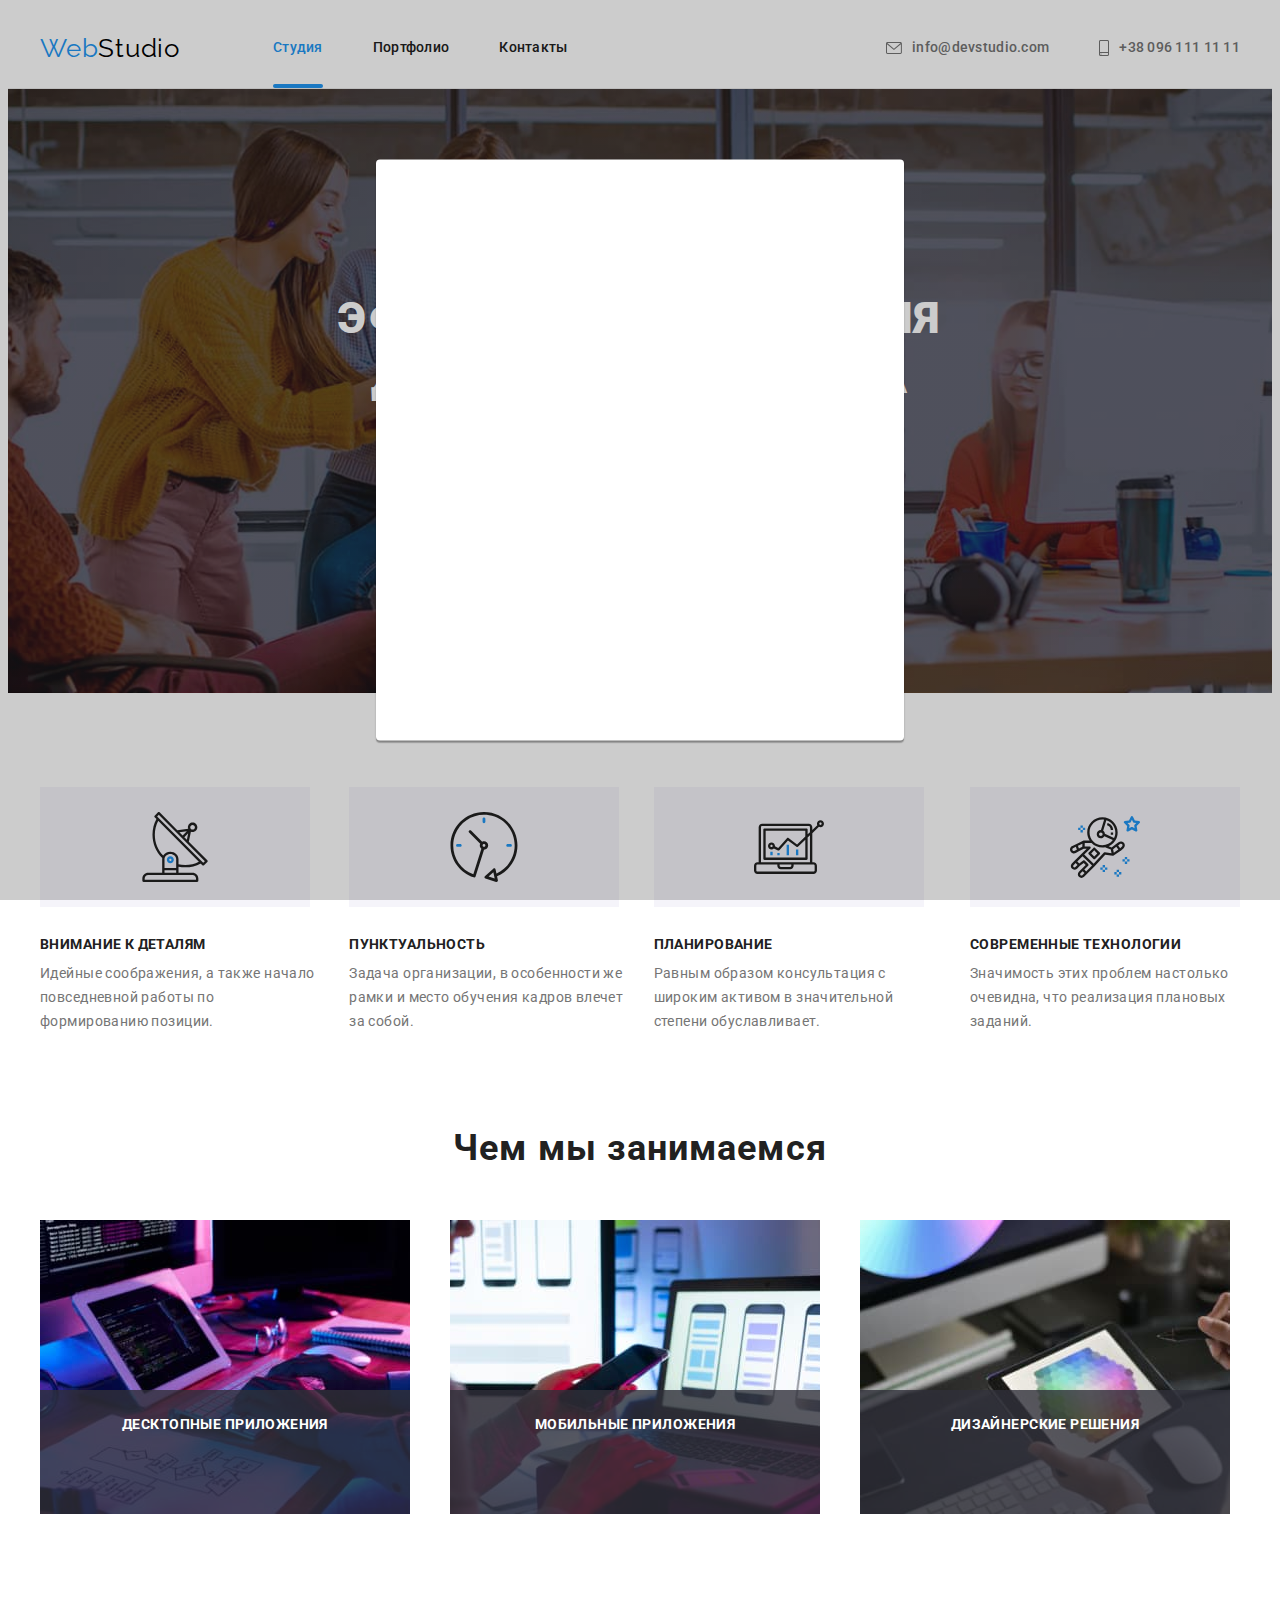
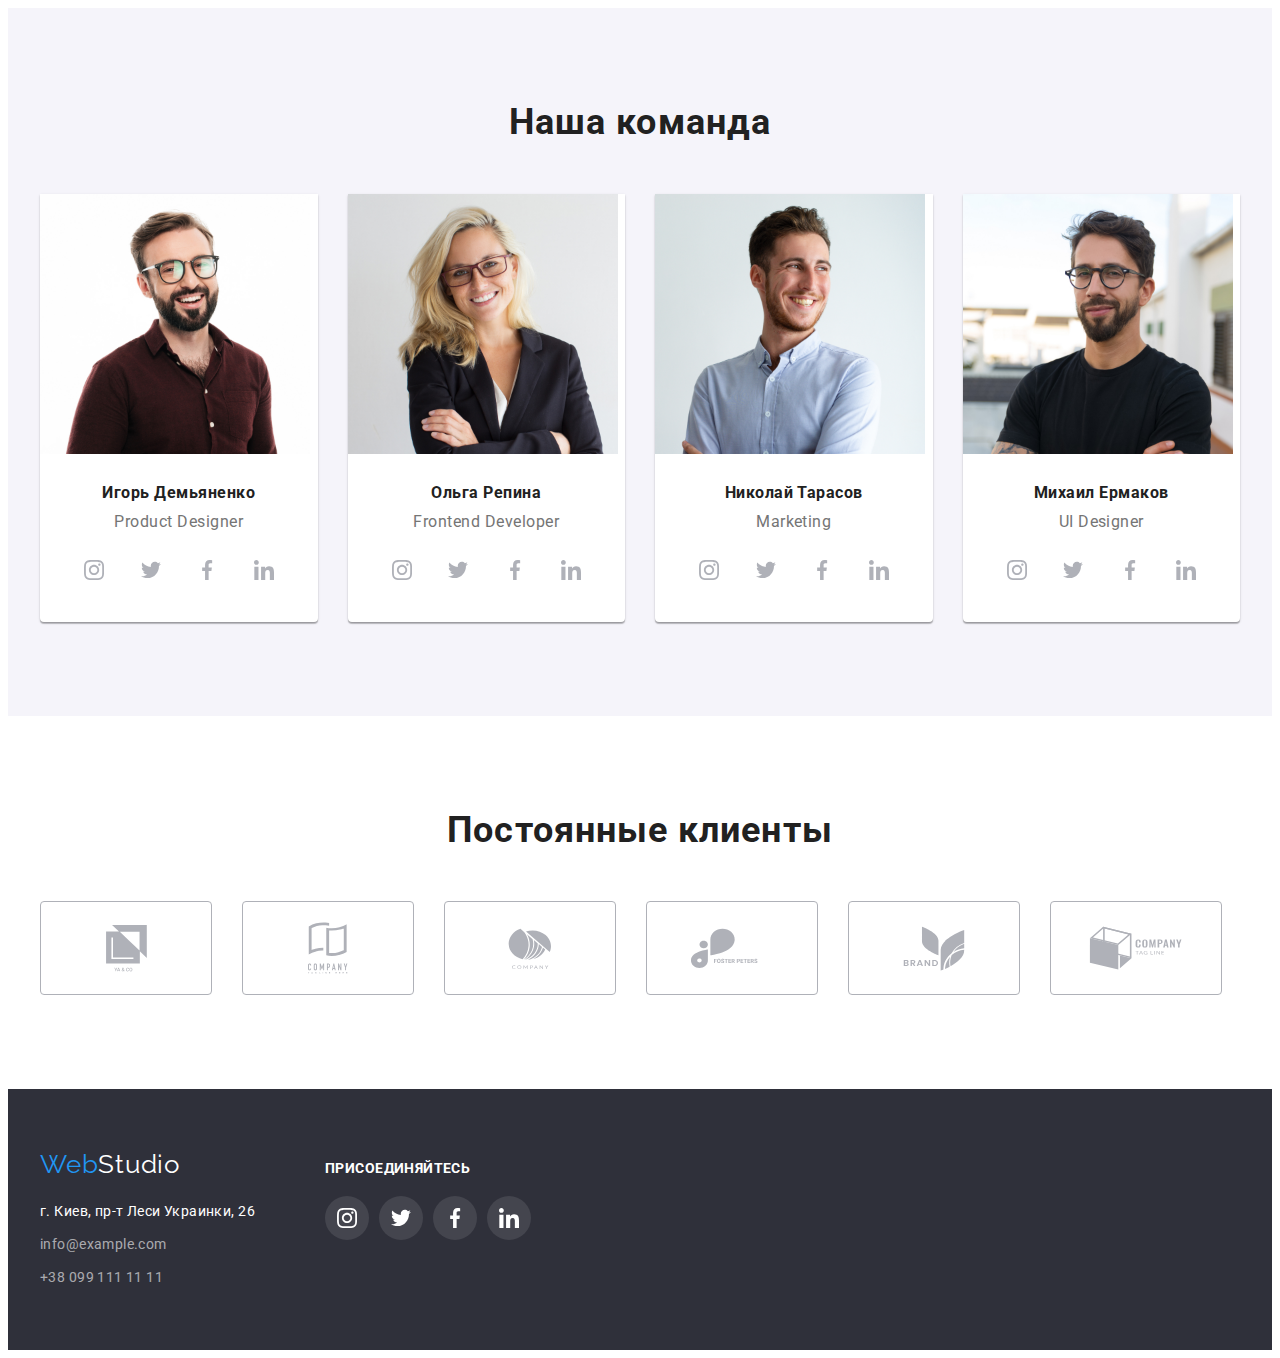
==== index.html @ 7c5d5a89 "HW-5 створення" ====
<!DOCTYPE html>
<html lang="ru">
    <head>
        <meta charset="UTF-8">
        <meta http-equiv="X-UA-Compatible" content="IE=edge">
        <meta name="viewport" content="width=device-width, initial-scale=1.0">
        <title>Studio</title>
        <link rel="preconnect" href="https://fonts.gstatic.com">
        <link href="https://fonts.googleapis.com/css2?family=Raleway:wght@700&family=Roboto:wght@400;500;700;900&display=swap"
            rel="stylesheet">
        <link rel="stylesheet" href="https://cdnjs.cloudflare.com/ajax/libs/modern-normalize/1.0.0/modern-normalize.min.css"
            integrity="sha512-ISS7cAi1PEhQ8jnbJpJZMd29NlhNj4AWYyLOSp2CE/CsHxTCu+r+t0D2yoJudVrd0/8fTVPUVDzY5Tvli75u/g=="
            crossorigin="anonymous" />
        <link rel="stylesheet" href="./css/style.css" />
    </head>
    <body>
    <!--Navigation-->
        <header class="header">
            <div class="container header-container">
                <nav class="navigation">
                    <a class="link-logo" href="">Web<span class="link-logo-black">Studio</span></a>
                    <ul class="list-navigation">
                        <li class="list-navigation-item"><a class="link studio-link" href="./index.html">Студия</a></li>
                        <li class="list-navigation-item"><a class="link" href="./portfolio.html">Портфолио</a></li>
                        <li class="list-navigation-item"><a class="link" href="">Контакты</a></li>
                    </ul>
                </nav>
                <ul class="list-navigation">
                    <li class="list-navigation-item mail">
                        <a href="mailto:info@devstudio.com" class="link-contact">
                            <svg class="icon-envelope" width="16" height="12">
                                <use href="./images/icons.svg#icon-envelope"></use>
                            </svg>
                        info@devstudio.com</a>
                    </li>
                    <li class="list-navigation-item smartphone">

                        <a href="tel:+380961111111" class="link-contact">
                            <svg class="icon-smartphone" width="10" height="16">
                                <use href="./images/icons.svg#icon-smartphone"></use>
                            </svg>
                        +38 096 111 11 11</a>
                    </li>
                </ul>
            </div>
        </header>

        <!--Main-->
        <main>
            <!--Section main-->
            <section class="section-main section">
                <div class="container">
                    <h1 class="hero-title ">Эффективные решения <br> для вашего бизнеса</h1>
                    <button class="btn" type="button">Заказать услугу</button>
                </div>
            </section>

            <!--Section features-->
            <section class="section-features">
                <div class="container">
                    <h2 class="visually-hidden">Особенности</h2>
                    <ul class="specifics">
                        <li class="section-features-item specifics-list">
                            <div class="icon-features">
                                <svg class="icon-antenna" width="70" height="70">
                                    <use href="./images/icons.svg#icon-antenna"></use>
                                </svg>
                            </div>
                            <h3 class="section-features-title">Внимание к деталям</h3>
                            <p class="section-features-paragraf">Идейные соображения, а также начало повседневной работы по формированию позиции.</p>
                        </li>
                        <li class="section-features-item specifics-list">
                            <div class="icon-features">
                                <svg class="icon-clock" width="70" height="70">
                                    <use href="./images/icons.svg#icon-clock"></use>
                                </svg>
                            </div>
                            <h3 class="section-features-title">Пунктуальность</h3>
                            <p class="section-features-paragraf">Задача организации, в особенности же рамки и место обучения кадров влечет за собой.</p>
                        </li>
                        <li class="section-features-item specifics-list">
                            <div class="icon-features">
                                <svg class="icon-diagram" width="70" height="70">
                                    <use href="./images/icons.svg#icon-diagram"></use>
                                </svg>
                            </div>
                            <h3 class="section-features-title">Планирование</h3>
                            <p class="section-features-paragraf">Равным образом консультация с широким активом в значительной степени обуславливает.</p>
                        </li>
                        <li class="section-features-item specifics-list">
                            <div class="icon-features">
                                <svg class="icon-astronaut" width="70" height="70">
                                    <use href="./images/icons.svg#icon-astronaut"></use>
                                </svg>
                            </div>
                            <h3 class="section-features-title">Современные технологии</h3>
                            <p class="section-features-paragraf">Значимость этих проблем настолько очевидна, что реализация плановых заданий.</p>
                        </li>
                    </ul>
                </div>
            </section>

            <!--Section work-->
            <section class="section-work section">
                <div class="container">
                    <h2 class="title">Чем мы занимаемся</h2>
                    <ul class="master">
                        <li class="section-work-item">
                            <img src="./images/box1.jpg" alt="Планшет" width="370">
                            <p class="section-work-item-paragraf">Десктопные приложения</p>
                        </li>
                        <li class="section-work-item">
                            <img src="./images/box2.jpg" alt="Телефон" width="370">
                            <p class="section-work-item-paragraf">Мобильные приложения</p>
                        </li>
                        <li class="section-work-item">
                            <img src="./images/box3.jpg" alt="Палитра цветов на планшете" width="370">
                            <p class="section-work-item-paragraf">Дизайнерские решения</p>
                        </li>
                    </ul>
                </div>
            </section>

            <!--Team-->
            <section class="section-team section">
                <div class="container">
                    <h2 class="title">Наша команда</h2>
                    <ul class="master">
                        <li class="section-team-item">
                            <img src="./images/img1.jpg" alt="Учасник1" width="270">
                            <div class="master-item">
                                <h3 class="section-team-title">Игорь Демьяненко</h3>
                                <p class="section-team-paragraf" lang="en">Product Designer</p>
                                <ul class="social-list">
                                    <li>
                                        <a href="" class="social-list-link">
                                            <svg class="social-list-icon">
                                                <use href="./images/icons.svg#icon-instagram"></use>
                                            </svg>
                                        </a>
                                    </li>
                                    <li>
                                        <a href="" class="social-list-link">
                                            <svg class="social-list-icon">
                                                <use href="./images/icons.svg#icon-twitter"></use>
                                            </svg>
                                        </a>
                                    </li>
                                    <li>
                                        <a href="" class="social-list-link">
                                            <svg class="social-list-icon">
                                                <use href="./images/icons.svg#icon-facebook"></use>
                                            </svg>
                                        </a>
                                    </li>
                                    <li>
                                        <a href="" class="social-list-link">
                                            <svg class="social-list-icon">
                                                <use href="./images/icons.svg#icon-linkedin"></use>
                                            </svg>
                                        </a>
                                    </li>
                                </ul>
                            </div>
                        </li>
                        <li class="section-team-item">
                            <img src="./images/img2.jpg" alt="Учасник2" width="270">
                            <div class="master-item">
                                <h3 class="section-team-title">Ольга Репина</h3>
                                <p class="section-team-paragraf" lang="en">Frontend Developer</p>
                                <ul class="social-list">
                                    <li>
                                        <a href="" class="social-list-link">
                                            <svg class="social-list-icon">
                                                <use href="./images/icons.svg#icon-instagram"></use>
                                            </svg>
                                        </a>
                                    </li>
                                    <li>
                                        <a href="" class="social-list-link">
                                            <svg class="social-list-icon">
                                                <use href="./images/icons.svg#icon-twitter"></use>
                                            </svg>
                                        </a>
                                    </li>
                                    <li>
                                        <a href="" class="social-list-link">
                                            <svg class="social-list-icon">
                                                <use href="./images/icons.svg#icon-facebook"></use>
                                            </svg>
                                        </a>
                                    </li>
                                    <li>
                                        <a href="" class="social-list-link">
                                            <svg class="social-list-icon">
                                                <use href="./images/icons.svg#icon-linkedin"></use>
                                            </svg>
                                        </a>
                                    </li>
                                </ul>
                            </div>
                        </li>
                        <li class="section-team-item">
                            <img src="./images/img3.jpg" alt="Учасник3" width="270">
                            <div class="master-item">
                                <h3 class="section-team-title">Николай Тарасов</h3>
                                <p class="section-team-paragraf" lang="en">Marketing</p>
                                <ul class="social-list">
                                    <li>
                                        <a href="" class="social-list-link">
                                            <svg class="social-list-icon">
                                                <use href="./images/icons.svg#icon-instagram"></use>
                                            </svg>
                                        </a>
                                    </li>
                                    <li>
                                        <a href="" class="social-list-link">
                                            <svg class="social-list-icon">
                                                <use href="./images/icons.svg#icon-twitter"></use>
                                            </svg>
                                        </a>
                                    </li>
                                    <li>
                                        <a href="" class="social-list-link">
                                            <svg class="social-list-icon">
                                                <use href="./images/icons.svg#icon-facebook"></use>
                                            </svg>
                                        </a>
                                    </li>
                                    <li>
                                        <a href="" class="social-list-link">
                                            <svg class="social-list-icon">
                                                <use href="./images/icons.svg#icon-linkedin"></use>
                                            </svg>
                                        </a>
                                    </li>
                                </ul>
                            </div>
                        </li>
                        <li class="section-team-item">
                            <img src="./images/img4.jpg" alt="Учасник4" width="270">
                            <div class="master-item">
                                <h3 class="section-team-title">Михаил Ермаков</h3>
                                <p class="section-team-paragraf" lang="en">UI Designer</p>
                                <ul class="social-list">
                                    <li>
                                        <a href="" class="social-list-link">
                                            <svg class="social-list-icon">
                                                <use href="./images/icons.svg#icon-instagram"></use>
                                            </svg>
                                        </a>
                                    </li>
                                    <li>
                                        <a href="" class="social-list-link">
                                            <svg class="social-list-icon">
                                                <use href="./images/icons.svg#icon-twitter"></use>
                                            </svg>
                                        </a>
                                    </li>
                                    <li>
                                        <a href="" class="social-list-link">
                                            <svg class="social-list-icon">
                                                <use href="./images/icons.svg#icon-facebook"></use>
                                            </svg>
                                        </a>
                                    </li>
                                    <li>
                                        <a href="" class="social-list-link">
                                            <svg class="social-list-icon">
                                                <use href="./images/icons.svg#icon-linkedin"></use>
                                            </svg>
                                        </a>
                                    </li>
                                </ul>
                            </div>
                        </li>
                    </ul>
                </div>
            </section>

            <!--Clients-->
            <section class="section-clients section">
                <div class="container">
                    <h2 class="title">Постоянные клиенты</h2>
                    <ul class="clients">
                        <li class="client-list">
                            <a href="" class="client-link">
                                <svg class="client-item" width="41" height="46.7">
                                    <use href="./images/icons.svg#icon-company1"></use>
                                </svg>
                            </a>
                        </li>
                        <li class="client-list">
                            <a href="" class="client-link">
                                <svg class="client-item" width="40" height="52">
                                    <use href="./images/icons.svg#icon-company2"></use>
                                </svg>
                            </a>
                        </li>
                        <li class="client-list">
                            <a href="" class="client-link">
                                <svg class="client-item" width="43.46" height="41.18">
                                    <use href="./images/icons.svg#icon-company3"></use>
                                </svg>
                            </a>
                        </li>
                        <li class="client-list">
                            <a href="" class="client-link">
                                <svg class="client-item" width="84.44" height="40.62">
                                    <use href="./images/icons.svg#icon-company4"></use>
                                </svg>
                            </a>
                        </li>
                        <li class="client-list">
                            <a href="" class="client-link">
                                <svg class="client-item" width="62.54" height="45.43">
                                    <use href="./images/icons.svg#icon-company5"></use>
                                </svg>
                            </a>
                        </li>
                        <li class="client-list">
                            <a href="" class="client-link">
                                <svg class="client-item" width="93.79" height="43.93">
                                    <use href="./images/icons.svg#icon-company6"></use>
                                </svg>
                            </a>
                        </li>
                    </ul>
                </div>
            </section>
        </main>
        
        <!--Footer-->
        <footer class="footer">
            <div class="container footer-container">
                <div>
                    <a class="link-logo logofoot" href="">Web<span class="link-logo-white">Studio</span></a>
                    <address>
                        <ul>
                            <li class="footer-address-item location"><p class="country">г. Киев, пр-т Леси Украинки, 26</p></li>
                            <li class="footer-address-item email"><a class="footer-address" href="mailto:info@example.com">info@example.com</a></li>
                            <li class="footer-address-item"><a class="footer-address" href="tel:+380991111111">+38 099 111 11 11</a></li>
                        </ul>
                    </address>
                </div>
                <div class="footer-social-container">
                    <h2 class="footter-title">Присоединяйтесь</h2>
                    <ul class="footer-social-list">
                        <li class="link-social">
                            <a href="" class="footer-social-list-link">
                                <svg class="footer-social-list-icon">
                                    <use href="./images/icons.svg#icon-instagram"></use>
                                </svg>
                            </a>
                        </li>
                        <li class="link-social">
                            <a href="" class="footer-social-list-link">
                                <svg class="footer-social-list-icon">
                                    <use href="./images/icons.svg#icon-twitter"></use>
                                </svg>
                            </a>
                        </li>
                        <li class="link-social">
                            <a href="" class="footer-social-list-link">
                                <svg class="footer-social-list-icon">
                                    <use href="./images/icons.svg#icon-facebook"></use>
                                </svg>
                            </a>
                        </li>
                        <li class="link-social">
                            <a href="" class="footer-social-list-link">
                                <svg class="footer-social-list-icon">
                                    <use href="./images/icons.svg#icon-linkedin"></use>
                                </svg>
                            </a>
                        </li>
                    </ul>
                </div>
            </div>
        </footer>

        <!--Backdrop-->
        <div class="backdrop">
            <div class="modal"></div>
        </div>
    </body>
</html>
---- css/style.css ----
:root {
  --accent-color: #2196f3;
  --logo-color: #000000;
  --head-color: #212121;
  --title-color: #757575;
  --background: #2f303a;
  --hero-color: #ffffff;
  --contact-color: rgba(255, 255, 255, 0.6);
  --footer-social-icon: rgba(255, 255, 255, 0.1);
  --color-banner: rgba(47, 48, 58, 0.4);
  --btn-color: #f5f4fa;
  --product-color: #eeeeee;
  --border-color: #ececec;
  --bg-color: #c4c4c4;
  --social-icon-color: #afb1b8;
  --btn-color-portfolio: 0px 3px 1px rgba(0, 0, 0, 0.1), 0px 1px 2px rgba(0, 0, 0, 0.08),
    0px 2px 2px rgba(0, 0, 0, 0.12);
  --portfolio-product-color: 0px 1px 1px rgba(0, 0, 0, 0.12), 0px 4px 4px rgba(0, 0, 0, 0.06),
    1px 4px 6px rgba(0, 0, 0, 0.16);
  --portfolio-overlay-color: rgba(33, 150, 243, 0.9);
  --section-work-item-paragraf-color: rgba(47, 48, 58, 0.8);
  --backdrop-color: rgba(0, 0, 0, 0.2);
  --modal-color: 0px 1px 3px rgba(0, 0, 0, 0.12), 0px 1px 1px rgba(0, 0, 0, 0.14),
    0px 2px 1px rgba(0, 0, 0, 0.2);
}

h1,
h2,
h3,
h4,
h5,
h6,
p {
  margin-top: 0;
  margin-bottom: 0;
}

ul,
ol {
  margin-top: 0;
  margin-bottom: 0;
  padding-left: 0;
}

img {
  display: block;
}

body {
  font-family: 'Roboto', sans-serif;
  color: var(--title-color);
}

li {
  list-style-type: none;
}

.section {
  padding-top: 94px;
  padding-bottom: 94px;
}
.container {
  width: 1200px;
  padding-right: 15px;
  padding-left: 15px;
  margin: 0 auto;
}
.header-container {
  display: flex;
  align-items: center;
  justify-content: space-between;
}
.navigation {
  display: flex;
  align-items: center;
}

.list-navigation {
  display: flex;
  margin-left: auto;
}
/* ========== HEADER ========== */

.header {
  /* padding-top: 24px;
  padding-bottom: 25px; */
  border-bottom: 1px solid var(--border-color);
}

.link-logo {
  font-family: Raleway;
  font-size: 26px;
  line-height: 1.19;
  letter-spacing: 0.03em;
  text-decoration: none;
  color: var(--accent-color);
  margin-right: 93px;
}
.link-logo-black {
  font-family: Raleway;
  font-size: 26px;
  line-height: 1.19;
  letter-spacing: 0.03em;
  color: var(--logo-color);
}
.list-navigation-item:not(:last-child) {
  margin-right: 50px;
}
.list-navigation-item {
  display: flex;
  align-items: center;
  justify-content: center;
}
.link {
  position: relative;
  font-weight: 500;
  font-size: 14px;
  line-height: 1.14;
  letter-spacing: 0.02em;
  color: var(--head-color);
  padding-top: 32px;
  padding-bottom: 32px;
  text-decoration: none;
}
.studio-link::after,
.portfolio-link::after {
  content: '';
  position: absolute;
  left: 0%;
  bottom: 0%;
  display: block;
  width: 100%;
  height: 4px;

  background: var(--accent-color);
  border-radius: 2px;
}
.link:hover,
.link:focus {
  color: var(--accent-color);
  transition: color 250ms cubic-bezier(0.4, 0, 0.2, 1);
}
.studio-link,
.portfolio-link {
  color: var(--accent-color);
}
.link-contact {
  font-weight: 500;
  font-size: 14px;
  line-height: 1.14;
  letter-spacing: 0.02em;
  display: flex;
  align-items: center;
  justify-content: center;
  color: var(--contact);
  text-decoration: none;
}
.link-contact:hover,
.link-contact:focus {
  color: var(--accent-color);
  transition: color 250ms cubic-bezier(0.4, 0, 0.2, 1);
}
.mail {
  margin-right: 50px;
}
.icon-envelope {
  margin-right: 10px;
  fill: currentColor;
}
.icon-smartphone {
  margin-right: 10px;
  fill: currentColor;
}
.link-contact:hover .icon-envelope,
.link-contact:focus .icon-envelope {
  fill: currentColor;
}
.link-contact:hover .icon-smartphone,
.link-contact:focus .icon-smartphone {
  fill: currentColor;
}
/* ========== END HEADER ========== */

/* ========== SECTION MAIN ========== */
.section-main {
  background: var(--bg-color);
  max-width: 1600px;
  margin-left: auto;
  margin-right: auto;
  background-repeat: no-repeat;
  background-position: center;
  background-size: cover;
  padding-top: 200px;
  padding-bottom: 200px;
  background-image: linear-gradient(to right, rgba(47, 48, 58, 0.4), rgba(47, 48, 58, 0.4)),
    url('../images/banner.jpg');
}
.hero-title {
  font-weight: 900;
  font-size: 44px;
  line-height: 1.36;
  text-align: center;
  letter-spacing: 0.06em;
  text-transform: uppercase;
  color: var(--hero-color);
}
.btn {
  font-family: inherit;
  font-size: 16px;
  line-height: 1.87;
  align-items: center;
  text-align: center;
  letter-spacing: 0.06em;
  color: var(--hero-color);
  background: var(--accent-color);
  cursor: pointer;
  display: block;
  margin-top: 30px;
  margin-left: auto;
  margin-right: auto;
  padding: 10px 32px;
  border-color: transparent;
  border-radius: 4px;
  box-shadow: 0px 4px 4px rgba(0, 0, 0, 0.15);
}
/* ========== END SECTION MAIN ========== */

/* ========== SECTION FEATURES ========== */
.title {
  font-size: 36px;
  line-height: 1.16;
  text-align: center;
  letter-spacing: 0.03em;
  color: var(--head-color);
  margin-bottom: 50px;
}
.visually-hidden {
  position: absolute;
  width: 1px;
  height: 1px;
  margin: -1px;
  border: 0;
  padding: 0;
  white-space: nowrap;
  clip-path: inset(100%);
  clip: rect(0 0 0 0);
  overflow: hidden;
}
.section-features {
  padding-top: 94px;
}
.section-features-title {
  font-size: 14px;
  line-height: 1.14;
  letter-spacing: 0.03em;
  text-transform: uppercase;
  color: var(--head-color);
  margin-bottom: 10px;
  width: 270px;
}
.specifics-list:not(:last-child) {
  margin-right: 30px;
}
.section-features-item {
  list-style-type: none;
}
.section-features-paragraf {
  font-size: 14px;
  line-height: 1.71;
  letter-spacing: 0.03em;
  color: var(--title-color);
}
.specifics {
  display: flex;
  justify-content: space-between;
}
/* .icon-antenna {
  margin-right: auto;
  margin-left: auto;
} */
/* .section-features-item::before {
  display: block;
  content: '';
  height: 120px;
  margin-bottom: 30px;
  border-radius: 4px;
  background-size: contain;
  background-position: center;
  background-repeat: no-repeat;
  background: var(--btn-color);
} */
.icon-features {
  display: flex;
  align-items: center;
  justify-content: center;
  width: 270px;
  height: 120px;
  background: var(--btn-color);
  margin-bottom: 30px;
}
/* ========== END SECTION FEATURES ========== */

/* ========== SECTION WORK ========== */
.section-work-item {
  flex-basis: calc((100% - 90px) / 3);
  margin-left: 30px;
  margin-top: 30px;
  list-style-type: none;
  position: relative;
}
.section-work-item-paragraf {
  position: absolute;
  bottom: 0%;
  left: 0%;
  overflow: auto;
  width: 370px;
  height: 70px;
  font-weight: bold;
  font-size: 14px;
  line-height: 1.14;
  text-align: center;
  padding-top: 27px;
  padding-bottom: 27px;
  letter-spacing: 0.03em;
  text-transform: uppercase;
  color: var(--hero-color);
  background: var(--section-work-item-paragraf-color);
}
/* ========== END SECTION WORK ========== */

/* ========== SECTION TEAM ========== */
.section-team-title {
  font-size: 16px;
  line-height: 1.18;
  letter-spacing: 0.03em;
  color: var(--head-color);
  margin-bottom: 10px;
}
.section-team-paragraf {
  font-size: 16px;
  line-height: 1.18;
  letter-spacing: 0.03em;
  text-align: center;
  color: var(--title-color);
  margin-bottom: 16px;
}
.master {
  display: flex;
  flex-wrap: wrap;
  margin-left: -30px;
  margin-top: -30px;
}
.section-team-item {
  list-style-type: none;
  margin-left: 30px;
  margin-top: 30px;
  flex-basis: calc((100% - 120px) / 4);
  background: var(--hero-color);
  box-shadow: 0px 1px 3px rgba(0, 0, 0, 0.12), 0px 1px 1px rgba(0, 0, 0, 0.14),
    0px 2px 1px rgba(0, 0, 0, 0.2);
  border-radius: 0px 0px 4px 4px;
}
.section-team-title {
  text-align: center;
  margin-bottom: 10px;
}
.master-item {
  padding-top: 30px;
  padding-bottom: 30px;
  padding-left: 32px;
  padding-right: 32px;
  text-align: center;
}
.section-team {
  background: var(--btn-color);
}
.social-list {
  display: flex;
  justify-content: space-between;
}
.social-list-link {
  display: flex;
  align-items: center;
  justify-content: center;
  width: 44px;
  height: 44px;
  background-color: var(--hero-color);
  border-radius: 50%;
}

.social-list-link:hover,
.social-list-link:focus {
  background-color: var(--accent-color);
  transition: background-color 250ms cubic-bezier(0.4, 0, 0.2, 1);
}

.social-list-link:hover .social-list-icon,
.social-list-link:focus .social-list-icon {
  fill: var(--hero-color);
  transition: fill 250ms cubic-bezier(0.4, 0, 0.2, 1);
}
.social-list-icon {
  width: 20px;
  height: 20px;
  fill: var(--social-icon-color);
}
/* ========== END SECTION TEAM ========== */

/* ========== CLIENTS ========== */
.client-list:not(:last-child) {
  margin-right: 30px;
}
.clients {
  display: flex;
}
.client-list {
  display: flex;
  align-items: center;
  justify-content: center;
  width: 170px;
  height: 92px;
  border: 1px solid var(--social-icon-color);
  border-radius: 4px;
  cursor: pointer;
}
.client-list:hover,
.client-list:focus {
  border-color: var(--accent-color);
  transition: border-color 250ms cubic-bezier(0.4, 0, 0.2, 1);
}

.client-item {
  fill: var(--social-icon-color);
}
.clients .client-link {
  display: flex;
  align-items: center;
  justify-content: center;
  width: 170px;
  height: 92px;
}
.client-link:hover .client-item,
.client-link:focus .client-item {
  fill: var(--accent-color);
  transition: fill 250ms cubic-bezier(0.4, 0, 0.2, 1);
}
/* ========== END CLIENTS ========== */

/* ========== FOOTER ========== */
.footer-container {
  display: flex;
}
.footer {
  background: var(--background);
  padding-top: 60px;
  padding-bottom: 60px;
}

address {
  margin-top: 20px;
}
.link-logo-white {
  color: var(--hero-color);
}
.country {
  font-style: normal;
  font-size: 14px;
  line-height: 1.71;
  letter-spacing: 0.03em;
  color: var(--hero-color);
}
.location {
  margin-bottom: 9px;
}
.email {
  margin-bottom: 9px;
}
.footer-address {
  font-style: normal;
  font-size: 14px;
  line-height: 1.71;
  letter-spacing: 0.03em;
  color: var(--contact-color);
  text-decoration: none;
}
.footer-address-item {
  list-style-type: none;
}
.footer-address:hover,
.footer-address:focus {
  color: var(--accent-color);
  transition: color 250ms cubic-bezier(0.4, 0, 0.2, 1);
}
.logofoot {
  margin: 0 auto;
}
.footer-social-list {
  display: flex;
  margin-top: 20px;
  align-items: center;
}
.footer-social-list-link {
  display: flex;
  align-items: center;
  justify-content: center;
  width: 44px;
  height: 44px;
  background-color: var(--footer-social-icon);
  border-radius: 50%;
}
.footer-social-list-icon {
  width: 20px;
  height: 20px;
  fill: var(--hero-color);
}
.footer-social-list-link:hover,
.footer-social-list-link:focus {
  background: var(--accent-color);
  transition: background 250ms cubic-bezier(0.4, 0, 0.2, 1);
}
.footter-title {
  font-size: 14px;
  line-height: 16px;
  letter-spacing: 0.03em;
  text-transform: uppercase;
  color: var(--hero-color);
}
.footer-social-container {
  margin-left: 70px;
}
.link-social:not(:last-child) {
  margin-right: 10px;
}
.footer-container {
  align-items: baseline;
}
/* ========== END FOOTER ========== */

/* ========== PORTFOLIO ========== */
.portfolio-btn {
  font-family: inherit;
  font-weight: 500;
  font-size: 16px;
  line-height: 1.62;
  text-align: center;
  letter-spacing: 0.03em;
  padding-top: 6px;
  padding-bottom: 6px;
  padding-left: 22px;
  padding-right: 22px;
  background: var(--btn-color);
  border-radius: 4px;
  border-color: transparent;
  transition: background 250ms cubic-bezier(0.4, 0, 0.2, 1), color 250ms, box-shadow 250ms;
}
.portfolio-btn:hover,
.portfolio-btn:focus {
  background: var(--accent-color);
  color: var(--hero-color);
  cursor: pointer;
  box-shadow: var(--btn-color-portfolio);
}
.btn-item:not(:last-child) {
  margin-right: 8px;
}
.portfolio-title {
  font-weight: bold;
  font-size: 18px;
  line-height: 2;
  letter-spacing: 0.06em;
  color: var(--head-color);
}
.portfolio-paragraf {
  font-size: 16px;
  line-height: 1.87;
  letter-spacing: 0.03em;
  color: var(--title-color);
}
.portfolio {
  display: flex;
  flex-wrap: wrap;
  margin-left: -30px;
  margin-top: -30px;
}
.portfolio-lis {
  list-style-type: none;
  flex-basis: calc((100% - 90px) / 3);
  margin-left: 30px;
  margin-top: 30px;
}
.portfolio-product {
  padding-top: 20px;
  padding-bottom: 20px;
  padding-left: 24px;
  padding-right: 24px;
  border-top: none;
  border: 1px solid var(--product-color);
  background: var(--hero-color);
}
.portfolio-paragraf {
  margin-top: 4px;
}
.portfolio-btn-list {
  display: flex;
  justify-content: center;
  margin-bottom: 50px;
}
.section-portfolio-item-list:hover,
.section-portfolio-item-list:focus {
  box-shadow: var(--portfolio-product-color);
}
.overlay-list {
  position: relative;
  overflow: hidden;
}
.overlay {
  position: absolute;
  left: 0;
  top: 0;
  width: 100%;
  height: 100%;
  padding: 63px 24px 63px 24px;
  overflow: auto;
  font-style: normal;
  font-weight: normal;
  font-size: 18px;
  line-height: 1.55;
  letter-spacing: 0.03em;
  color: var(--hero-color);
  background: var(--portfolio-overlay-color);
  transform: translateY(100%);
  transition: transform 250ms cubic-bezier(0.4, 0, 0.2, 1);
}
.portfolio-link-item:hover .overlay,
.portfolio-link-item:focus .overlay {
  transform: translateY(0%);
}
.portfolio-link-item {
  text-decoration: none;
}
/* ==========END PORTFOLIO ========== */

/* ========== MODAL WINDOW ========== */
.backdrop {
  position: fixed;
  left: 0px;
  top: 0px;
  width: 100%;
  height: 100%;
  background-color: var(--backdrop-color);
  z-index: 100;
}
.modal {
  position: absolute;
  top: 50%;
  left: 50%;
  transform: translate(-50%, -50%);
  width: 528px;
  height: 581px;
  background: var(--hero-color);
  box-shadow: var(--modal-color);
  border-radius: 4px;
}
/* ========== END MODAL WINDOW ========== */
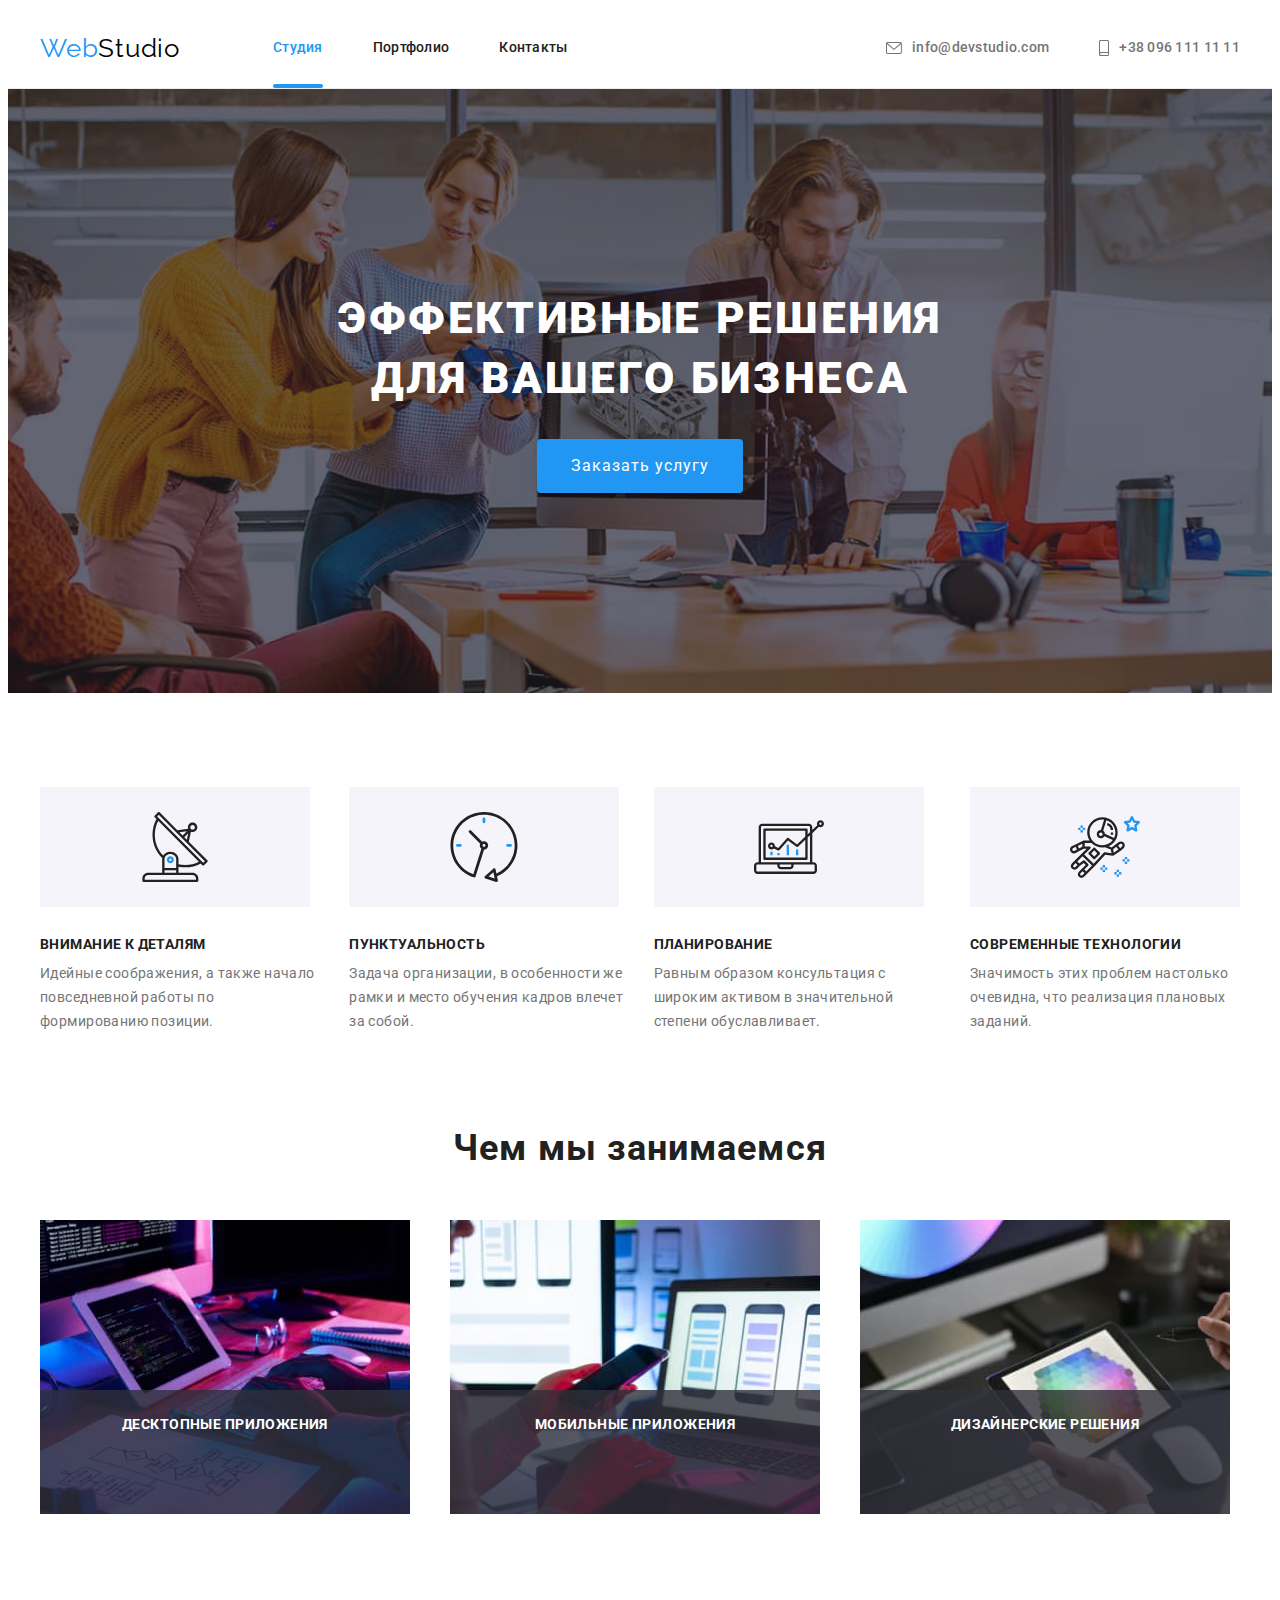
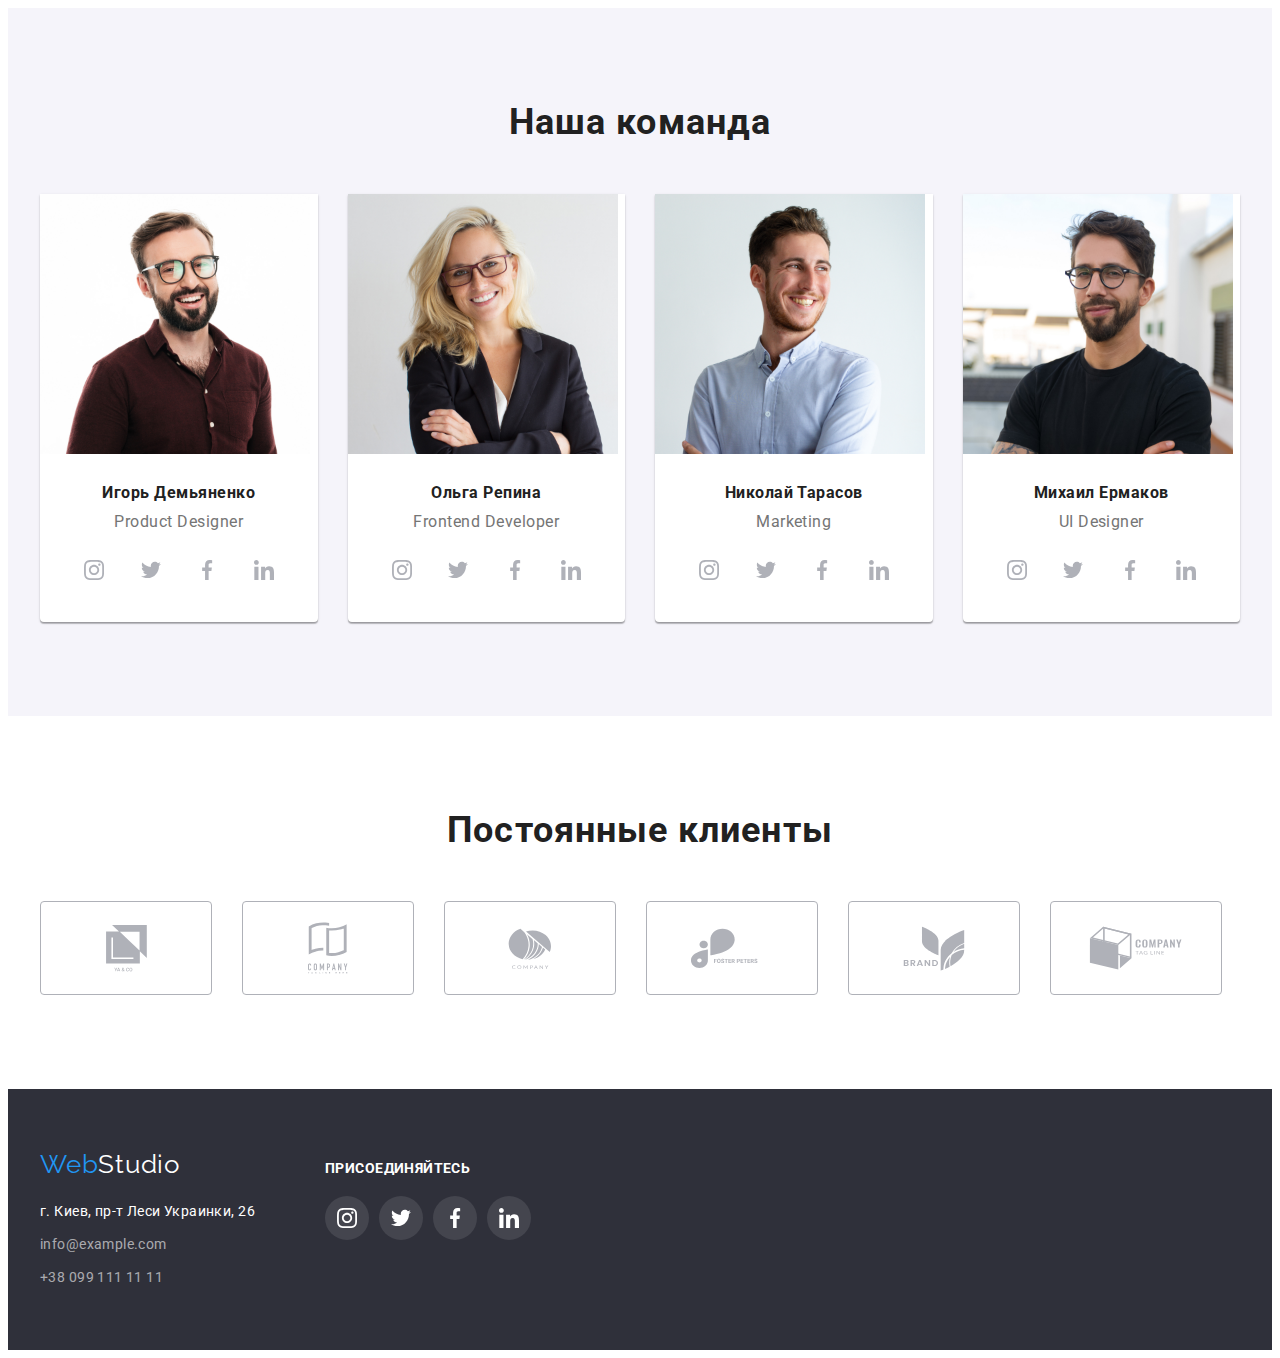
==== commit ac912db3: "HW-5" ====
--- a/index.html
+++ b/index.html
@@ -51,7 +51,7 @@
             <section class="section-main section">
                 <div class="container">
                     <h1 class="hero-title ">Эффективные решения <br> для вашего бизнеса</h1>
-                    <button class="btn" type="button">Заказать услугу</button>
+                    <button class="btn" type="button" data-modal-open>Заказать услугу</button>
                 </div>
             </section>
 
@@ -380,8 +380,16 @@
         </footer>
 
         <!--Backdrop-->
-        <div class="backdrop">
-            <div class="modal"></div>
+        <div class="backdrop is-hidden" data-modal>
+            <div class="modal">
+                <button type="button" class="modal-close-btn" data-modal-close>
+                    <svg class="modal-x">
+                        <use href="./images/icons.svg#icon-x" width="11" height="11"></use>
+                    </svg>
+                </button>
+            </div>
         </div>
+
+        <script src="./js/modal.js"></script>
     </body>
 </html>
--- a/css/style.css
+++ b/css/style.css
@@ -85,6 +85,7 @@
   /* padding-top: 24px;
   padding-bottom: 25px; */
   border-bottom: 1px solid var(--border-color);
+  /* position: fixed; */
 }
 
 .link-logo {
@@ -649,6 +650,8 @@
   height: 100%;
   background-color: var(--backdrop-color);
   z-index: 100;
+  transition: opacity 250ms cubic-bezier(0.4, 0, 0.2, 1),
+    visibility 250ms cubic-bezier(0.4, 0, 0.2, 1);
 }
 .modal {
   position: absolute;
@@ -661,4 +664,24 @@
   box-shadow: var(--modal-color);
   border-radius: 4px;
 }
+.modal-close-btn {
+  position: absolute;
+  top: 8px;
+  right: 8px;
+  width: 30px;
+  height: 30px;
+  background-color: transparent;
+  border: 1px solid rgba(0, 0, 0, 0.1);
+  border-radius: 50%;
+  cursor: pointer;
+}
+.modal-x {
+  width: 11px;
+  height: 11px;
+}
+.is-hidden {
+  opacity: 0;
+  visibility: hidden;
+  pointer-events: none;
+}
 /* ========== END MODAL WINDOW ========== */
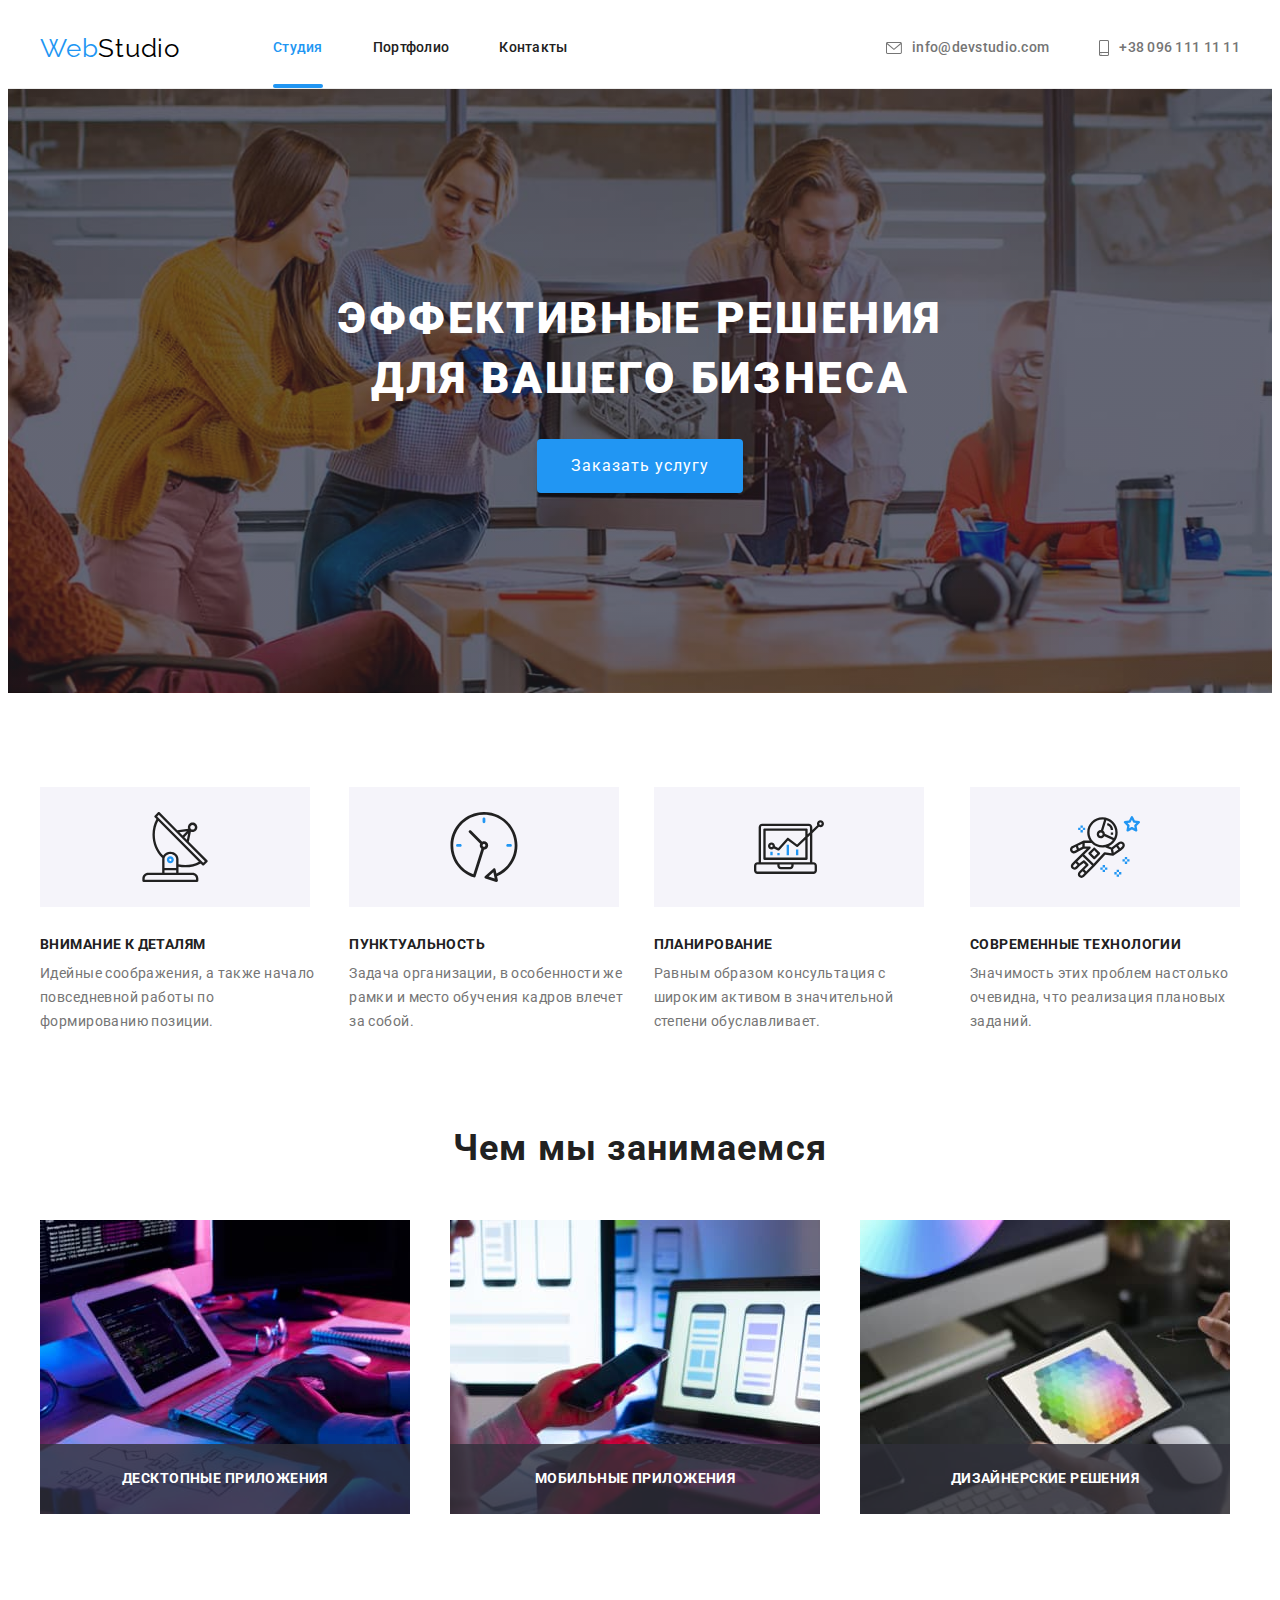
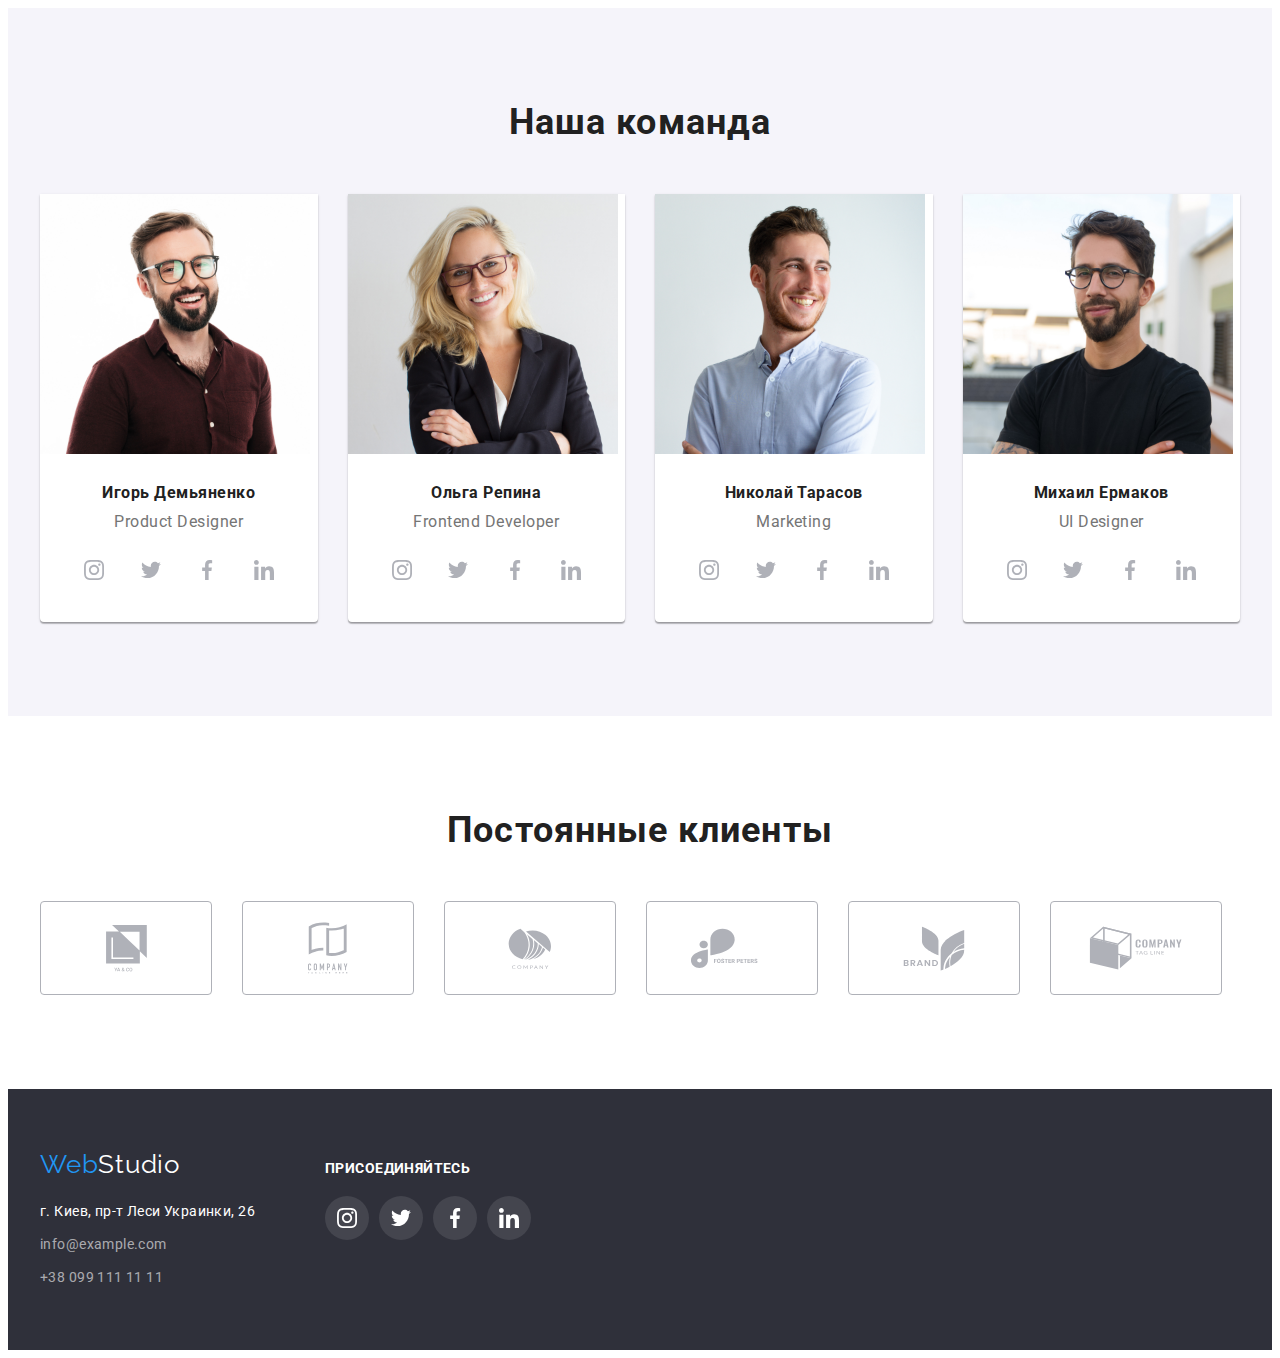
==== commit 11830aa4: "HW-5 v.2" ====
--- a/index.html
+++ b/index.html
@@ -107,15 +107,15 @@
                     <ul class="master">
                         <li class="section-work-item">
                             <img src="./images/box1.jpg" alt="Планшет" width="370">
-                            <p class="section-work-item-paragraf">Десктопные приложения</p>
+                            <div class="section-work-item-paragraf"><p>Десктопные приложения</p></div>
                         </li>
                         <li class="section-work-item">
                             <img src="./images/box2.jpg" alt="Телефон" width="370">
-                            <p class="section-work-item-paragraf">Мобильные приложения</p>
+                            <div class="section-work-item-paragraf"><p>Мобильные приложения</p></div>
                         </li>
                         <li class="section-work-item">
                             <img src="./images/box3.jpg" alt="Палитра цветов на планшете" width="370">
-                            <p class="section-work-item-paragraf">Дизайнерские решения</p>
+                            <div class="section-work-item-paragraf"><p>Дизайнерские решения</p></div>
                         </li>
                     </ul>
                 </div>
--- a/css/style.css
+++ b/css/style.css
@@ -122,6 +122,7 @@
   padding-top: 32px;
   padding-bottom: 32px;
   text-decoration: none;
+  transition: color 250ms cubic-bezier(0.4, 0, 0.2, 1);
 }
 .studio-link::after,
 .portfolio-link::after {
@@ -132,14 +133,12 @@
   display: block;
   width: 100%;
   height: 4px;
-
   background: var(--accent-color);
   border-radius: 2px;
 }
 .link:hover,
 .link:focus {
   color: var(--accent-color);
-  transition: color 250ms cubic-bezier(0.4, 0, 0.2, 1);
 }
 .studio-link,
 .portfolio-link {
@@ -155,11 +154,11 @@
   justify-content: center;
   color: var(--contact);
   text-decoration: none;
+  transition: color 250ms cubic-bezier(0.4, 0, 0.2, 1);
 }
 .link-contact:hover,
 .link-contact:focus {
   color: var(--accent-color);
-  transition: color 250ms cubic-bezier(0.4, 0, 0.2, 1);
 }
 .mail {
   margin-right: 50px;
@@ -314,14 +313,14 @@
   bottom: 0%;
   left: 0%;
   overflow: auto;
+  display: flex;
+  align-items: center;
+  justify-content: center;
   width: 370px;
   height: 70px;
   font-weight: bold;
   font-size: 14px;
   line-height: 1.14;
-  text-align: center;
-  padding-top: 27px;
-  padding-bottom: 27px;
   letter-spacing: 0.03em;
   text-transform: uppercase;
   color: var(--hero-color);
@@ -387,23 +386,23 @@
   height: 44px;
   background-color: var(--hero-color);
   border-radius: 50%;
+  transition: background-color 250ms cubic-bezier(0.4, 0, 0.2, 1);
 }
 
 .social-list-link:hover,
 .social-list-link:focus {
   background-color: var(--accent-color);
-  transition: background-color 250ms cubic-bezier(0.4, 0, 0.2, 1);
 }
 
 .social-list-link:hover .social-list-icon,
 .social-list-link:focus .social-list-icon {
   fill: var(--hero-color);
-  transition: fill 250ms cubic-bezier(0.4, 0, 0.2, 1);
 }
 .social-list-icon {
   width: 20px;
   height: 20px;
   fill: var(--social-icon-color);
+  transition: fill 250ms cubic-bezier(0.4, 0, 0.2, 1);
 }
 /* ========== END SECTION TEAM ========== */
 
@@ -423,15 +422,16 @@
   border: 1px solid var(--social-icon-color);
   border-radius: 4px;
   cursor: pointer;
+  transition: border-color 250ms cubic-bezier(0.4, 0, 0.2, 1);
 }
 .client-list:hover,
 .client-list:focus {
   border-color: var(--accent-color);
-  transition: border-color 250ms cubic-bezier(0.4, 0, 0.2, 1);
-}
-
-.client-item {
+}
+
+.client-link .client-item {
   fill: var(--social-icon-color);
+  transition: fill 250ms cubic-bezier(0.4, 0, 0.2, 1);
 }
 .clients .client-link {
   display: flex;
@@ -443,7 +443,6 @@
 .client-link:hover .client-item,
 .client-link:focus .client-item {
   fill: var(--accent-color);
-  transition: fill 250ms cubic-bezier(0.4, 0, 0.2, 1);
 }
 /* ========== END CLIENTS ========== */
 
@@ -483,6 +482,7 @@
   letter-spacing: 0.03em;
   color: var(--contact-color);
   text-decoration: none;
+  transition: color 250ms cubic-bezier(0.4, 0, 0.2, 1);
 }
 .footer-address-item {
   list-style-type: none;
@@ -490,7 +490,6 @@
 .footer-address:hover,
 .footer-address:focus {
   color: var(--accent-color);
-  transition: color 250ms cubic-bezier(0.4, 0, 0.2, 1);
 }
 .logofoot {
   margin: 0 auto;
@@ -508,6 +507,7 @@
   height: 44px;
   background-color: var(--footer-social-icon);
   border-radius: 50%;
+  transition: background 250ms cubic-bezier(0.4, 0, 0.2, 1);
 }
 .footer-social-list-icon {
   width: 20px;
@@ -517,7 +517,6 @@
 .footer-social-list-link:hover,
 .footer-social-list-link:focus {
   background: var(--accent-color);
-  transition: background 250ms cubic-bezier(0.4, 0, 0.2, 1);
 }
 .footter-title {
   font-size: 14px;
@@ -583,7 +582,7 @@
   margin-left: -30px;
   margin-top: -30px;
 }
-.portfolio-lis {
+.portfolio-list {
   list-style-type: none;
   flex-basis: calc((100% - 90px) / 3);
   margin-left: 30px;
@@ -621,7 +620,7 @@
   width: 100%;
   height: 100%;
   padding: 63px 24px 63px 24px;
-  overflow: auto;
+  /* overflow: auto; */
   font-style: normal;
   font-weight: normal;
   font-size: 18px;
@@ -638,6 +637,10 @@
 }
 .portfolio-link-item {
   text-decoration: none;
+}
+.portfolio-link-item:hover,
+.portfolio-link-item:focus {
+  box-shadow: var(--portfolio-product-color);
 }
 /* ==========END PORTFOLIO ========== */
 
